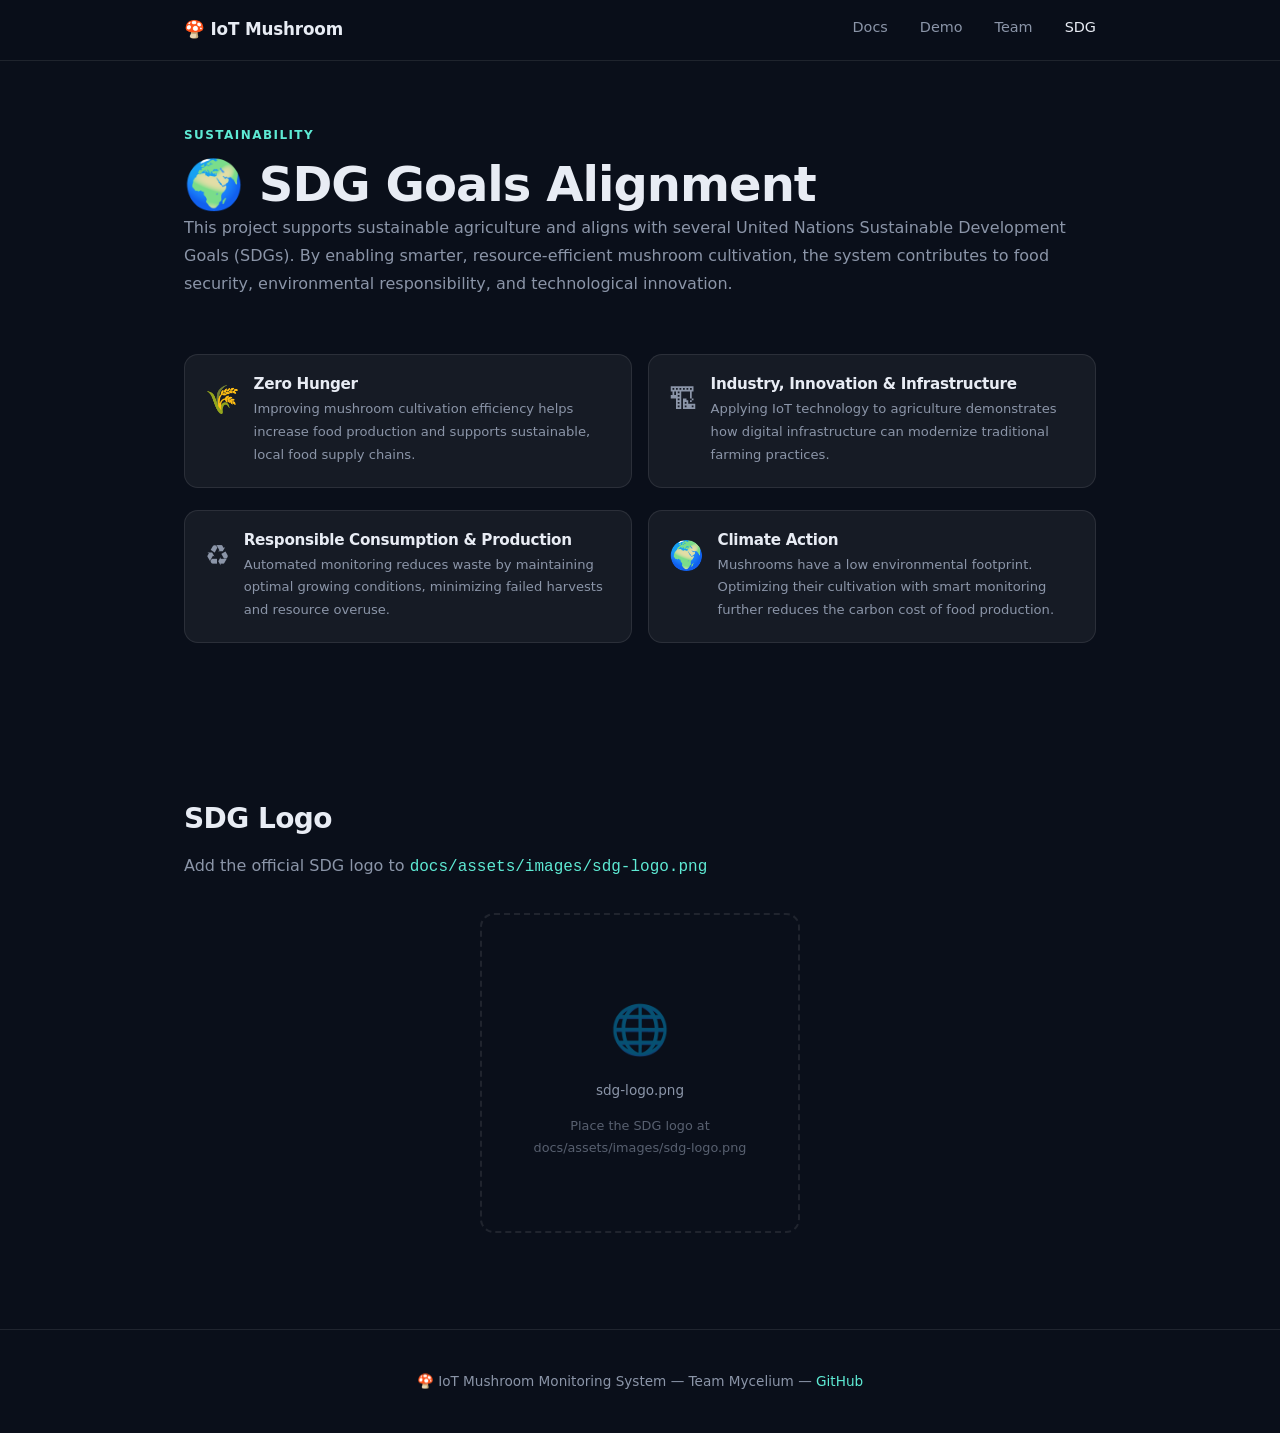
==== docs/sdg.html @ 052f21ed "Add premium HTML/CSS documentation website in docs/ folder Co-authored-by: tanviruman <86592082+tanv" ====
<!DOCTYPE html>
<html lang="en">
<head>
  <meta charset="UTF-8" />
  <meta name="viewport" content="width=device-width, initial-scale=1.0" />
  <title>SDG Goals — IoT Mushroom</title>
  <link rel="stylesheet" href="assets/style.css" />
</head>
<body>

  <!-- ── Navbar ───────────────────────────────────────────── -->
  <header>
    <nav>
      <a class="nav-brand" href="index.html">🍄 IoT Mushroom</a>
      <ul class="nav-links">
        <li><a href="docs.html">Docs</a></li>
        <li><a href="demo.html">Demo</a></li>
        <li><a href="team.html">Team</a></li>
        <li><a href="sdg.html" class="active">SDG</a></li>
      </ul>
    </nav>
  </header>

  <main>
    <div class="container">

      <section style="padding-top:4rem; padding-bottom:1rem;">
        <div class="section-label">Sustainability</div>
        <h1>🌍 SDG Goals Alignment</h1>
        <p>
          This project supports sustainable agriculture and aligns with several United Nations
          Sustainable Development Goals (SDGs). By enabling smarter, resource-efficient mushroom
          cultivation, the system contributes to food security, environmental responsibility,
          and technological innovation.
        </p>
      </section>

      <!-- SDG items -->
      <section style="padding-top:1rem;">
        <ul class="sdg-list">

          <li class="sdg-item">
            <span class="sdg-emoji">🌾</span>
            <div>
              <h4>Zero Hunger</h4>
              <p>
                Improving mushroom cultivation efficiency helps increase food production and
                supports sustainable, local food supply chains.
              </p>
            </div>
          </li>

          <li class="sdg-item">
            <span class="sdg-emoji">🏗</span>
            <div>
              <h4>Industry, Innovation &amp; Infrastructure</h4>
              <p>
                Applying IoT technology to agriculture demonstrates how digital infrastructure
                can modernize traditional farming practices.
              </p>
            </div>
          </li>

          <li class="sdg-item">
            <span class="sdg-emoji">♻</span>
            <div>
              <h4>Responsible Consumption &amp; Production</h4>
              <p>
                Automated monitoring reduces waste by maintaining optimal growing conditions,
                minimizing failed harvests and resource overuse.
              </p>
            </div>
          </li>

          <li class="sdg-item">
            <span class="sdg-emoji">🌍</span>
            <div>
              <h4>Climate Action</h4>
              <p>
                Mushrooms have a low environmental footprint. Optimizing their cultivation with
                smart monitoring further reduces the carbon cost of food production.
              </p>
            </div>
          </li>

        </ul>
      </section>

      <!-- SDG Logo placeholder -->
      <section>
        <h2>SDG Logo</h2>
        <p>
          Add the official SDG logo to
          <code style="color:var(--accent)">docs/assets/images/sdg-logo.png</code>
        </p>
        <img
          src="assets/images/sdg-logo.png"
          alt="UN Sustainable Development Goals"
          style="display:block; max-width:320px; margin:2rem auto; border-radius:12px;"
          onerror="this.style.display='none';this.nextElementSibling.style.display='flex';"
        />
        <div class="sdg-logo-placeholder" style="display:none;">
          <span class="placeholder-icon">🌐</span>
          <span>sdg-logo.png</span>
          <span style="font-size:0.8rem; margin-top:0.25rem; opacity:0.6;">
            Place the SDG logo at docs/assets/images/sdg-logo.png
          </span>
        </div>
      </section>

    </div>
  </main>

  <!-- ── Footer ───────────────────────────────────────────── -->
  <footer>
    <div class="container">
      <p>🍄 IoT Mushroom Monitoring System &mdash; Team Mycelium &mdash;
        <a href="https://github.com/tanviruman/IOT-Mushroom" target="_blank" rel="noopener">GitHub</a>
      </p>
    </div>
  </footer>

</body>
</html>
---- docs/assets/style.css ----
/* ============================================================
   IoT Mushroom — Premium Minimal Stylesheet
   ============================================================ */

/* --- Custom Properties --------------------------------------- */
:root {
  --bg:            #0a0f1a;
  --surface:       rgba(255,255,255,0.05);
  --surface-hover: rgba(255,255,255,0.08);
  --border:        rgba(255,255,255,0.09);
  --border-hover:  rgba(94,234,212,0.35);
  --text:          #e8ecf4;
  --muted:         #8b95a8;
  --accent:        #5eead4;
  --accent-dim:    rgba(94,234,212,0.12);
  --shadow:        0 4px 32px rgba(0,0,0,0.45);
  --radius:        14px;
  --max-w:         960px;
  --transition:    0.25s ease;
}

/* --- Reset & Base ------------------------------------------- */
*, *::before, *::after { box-sizing: border-box; margin: 0; padding: 0; }

html {
  scroll-behavior: smooth;
  font-size: 16px;
}

body {
  background-color: var(--bg);
  color: var(--text);
  font-family: system-ui, -apple-system, 'Segoe UI', Roboto, sans-serif;
  line-height: 1.75;
  -webkit-font-smoothing: antialiased;
}

/* --- Typography --------------------------------------------- */
h1, h2, h3, h4 {
  font-weight: 600;
  letter-spacing: -0.02em;
  line-height: 1.25;
  color: var(--text);
}

h1 { font-size: clamp(2rem, 5vw, 3rem); }
h2 { font-size: clamp(1.35rem, 3vw, 1.75rem); margin-bottom: 1rem; }
h3 { font-size: 1.15rem; margin-bottom: 0.5rem; }

p { color: var(--muted); margin-bottom: 1rem; }
p:last-child { margin-bottom: 0; }

a { color: var(--accent); text-decoration: none; transition: opacity var(--transition); }
a:hover { opacity: 0.75; }

ul, ol { padding-left: 1.5rem; color: var(--muted); }
li { margin-bottom: 0.35rem; }

hr {
  border: none;
  border-top: 1px solid var(--border);
  margin: 3rem 0;
}

/* --- Layout ------------------------------------------------- */
.container {
  max-width: var(--max-w);
  margin: 0 auto;
  padding: 0 1.5rem;
}

section {
  padding: 4rem 0;
}

/* --- Navbar ------------------------------------------------- */
header {
  position: sticky;
  top: 0;
  z-index: 100;
  background: rgba(10,15,26,0.75);
  backdrop-filter: blur(16px);
  -webkit-backdrop-filter: blur(16px);
  border-bottom: 1px solid var(--border);
}

nav {
  max-width: var(--max-w);
  margin: 0 auto;
  padding: 0 1.5rem;
  height: 60px;
  display: flex;
  align-items: center;
  justify-content: space-between;
}

.nav-brand {
  font-weight: 700;
  font-size: 1.05rem;
  color: var(--text);
  letter-spacing: -0.01em;
  text-decoration: none;
}

.nav-links {
  display: flex;
  gap: 2rem;
  list-style: none;
  padding: 0;
  margin: 0;
}

.nav-links a {
  color: var(--muted);
  font-size: 0.9rem;
  font-weight: 500;
  text-decoration: none;
  transition: color var(--transition);
}

.nav-links a:hover,
.nav-links a.active {
  color: var(--text);
  opacity: 1;
}

/* --- Hero --------------------------------------------------- */
.hero {
  padding: 6rem 0 4rem;
  text-align: center;
}

.hero h1 {
  margin-bottom: 1.5rem;
}

.hero .subtitle {
  font-size: 1.05rem;
  max-width: 640px;
  margin: 0 auto 2rem;
}

.badges {
  display: flex;
  flex-wrap: wrap;
  justify-content: center;
  gap: 0.5rem;
  margin-bottom: 2rem;
}

.badges img {
  height: 26px;
}

.cta-group {
  display: flex;
  flex-wrap: wrap;
  gap: 1rem;
  justify-content: center;
  margin-top: 2rem;
}

/* --- Buttons ----------------------------------------------- */
.btn {
  display: inline-block;
  padding: 0.65rem 1.5rem;
  border-radius: 8px;
  font-size: 0.9rem;
  font-weight: 600;
  text-decoration: none;
  transition: transform var(--transition), box-shadow var(--transition), opacity var(--transition);
}

.btn:hover {
  transform: translateY(-2px);
  opacity: 1;
}

.btn-primary {
  background: var(--accent);
  color: #0a0f1a;
}

.btn-primary:hover {
  box-shadow: 0 4px 20px rgba(94,234,212,0.3);
}

.btn-secondary {
  background: var(--surface);
  color: var(--text);
  border: 1px solid var(--border);
}

.btn-secondary:hover {
  border-color: var(--border-hover);
  box-shadow: var(--shadow);
}

/* --- Cards -------------------------------------------------- */
.card {
  background: var(--surface);
  border: 1px solid var(--border);
  border-radius: var(--radius);
  padding: 1.75rem;
  transition: transform var(--transition), border-color var(--transition), box-shadow var(--transition);
}

.card:hover {
  transform: translateY(-4px);
  border-color: var(--border-hover);
  box-shadow: var(--shadow);
}

.card-icon {
  font-size: 2rem;
  margin-bottom: 0.75rem;
  display: block;
}

.card h3 {
  color: var(--text);
  margin-bottom: 0.5rem;
}

.card p {
  font-size: 0.9rem;
}

.card a.card-link {
  display: inline-block;
  margin-top: 1rem;
  font-size: 0.85rem;
  font-weight: 600;
  color: var(--accent);
}

/* --- Grid --------------------------------------------------- */
.grid-3 {
  display: grid;
  grid-template-columns: repeat(3, 1fr);
  gap: 1.25rem;
}

.grid-2 {
  display: grid;
  grid-template-columns: repeat(2, 1fr);
  gap: 1.5rem;
}

/* --- Section heading ---------------------------------------- */
.section-label {
  font-size: 0.75rem;
  font-weight: 700;
  text-transform: uppercase;
  letter-spacing: 0.12em;
  color: var(--accent);
  margin-bottom: 0.5rem;
}

/* --- Tables ------------------------------------------------- */
.table-wrap {
  overflow-x: auto;
  border-radius: var(--radius);
  border: 1px solid var(--border);
  margin: 1.5rem 0;
}

table {
  width: 100%;
  border-collapse: collapse;
  font-size: 0.9rem;
}

thead th {
  background: rgba(255,255,255,0.04);
  color: var(--text);
  font-weight: 600;
  text-align: left;
  padding: 0.85rem 1.25rem;
  border-bottom: 1px solid var(--border);
  white-space: nowrap;
}

tbody td {
  padding: 0.75rem 1.25rem;
  color: var(--muted);
  border-bottom: 1px solid var(--border);
}

tbody tr:last-child td {
  border-bottom: none;
}

tbody tr:hover td {
  background: rgba(255,255,255,0.02);
}

/* --- Gallery ----------------------------------------------- */
.gallery {
  display: grid;
  grid-template-columns: repeat(2, 1fr);
  gap: 1.25rem;
  margin-top: 2rem;
}

figure {
  margin: 0;
  border-radius: var(--radius);
  overflow: hidden;
  border: 1px solid var(--border);
  background: var(--surface);
  transition: transform var(--transition), border-color var(--transition);
}

figure:hover {
  transform: translateY(-4px);
  border-color: var(--border-hover);
}

figure img {
  width: 100%;
  display: block;
  aspect-ratio: 4/3;
  object-fit: cover;
  background: rgba(255,255,255,0.03);
}

figcaption {
  padding: 0.75rem 1rem;
  font-size: 0.85rem;
  color: var(--muted);
  text-align: center;
}

/* --- Placeholder image ------------------------------------- */
.img-placeholder {
  width: 100%;
  aspect-ratio: 4/3;
  display: flex;
  flex-direction: column;
  align-items: center;
  justify-content: center;
  background: repeating-linear-gradient(
    45deg,
    rgba(255,255,255,0.02),
    rgba(255,255,255,0.02) 10px,
    transparent 10px,
    transparent 20px
  );
  color: var(--muted);
  font-size: 0.85rem;
  gap: 0.5rem;
  border-radius: var(--radius) var(--radius) 0 0;
}

.img-placeholder .placeholder-icon {
  font-size: 2.5rem;
  opacity: 0.4;
}

.sdg-logo-placeholder {
  width: 100%;
  max-width: 320px;
  aspect-ratio: 1;
  margin: 2rem auto;
  display: flex;
  flex-direction: column;
  align-items: center;
  justify-content: center;
  border: 2px dashed var(--border);
  border-radius: var(--radius);
  color: var(--muted);
  font-size: 0.85rem;
  gap: 0.5rem;
  text-align: center;
  padding: 2rem;
}

.sdg-logo-placeholder .placeholder-icon {
  font-size: 3rem;
  opacity: 0.4;
}

.team-photo-placeholder {
  width: 100%;
  aspect-ratio: 16/7;
  display: flex;
  flex-direction: column;
  align-items: center;
  justify-content: center;
  border: 2px dashed var(--border);
  border-radius: var(--radius);
  color: var(--muted);
  font-size: 0.85rem;
  gap: 0.5rem;
  text-align: center;
  padding: 2rem;
  background: repeating-linear-gradient(
    45deg,
    rgba(255,255,255,0.02),
    rgba(255,255,255,0.02) 10px,
    transparent 10px,
    transparent 20px
  );
}

.team-photo-placeholder .placeholder-icon {
  font-size: 3rem;
  opacity: 0.4;
}

/* --- Team cards -------------------------------------------- */
.team-grid {
  display: grid;
  grid-template-columns: repeat(3, 1fr);
  gap: 1.25rem;
}

.member-card {
  background: var(--surface);
  border: 1px solid var(--border);
  border-radius: var(--radius);
  padding: 1.75rem 1.25rem;
  text-align: center;
  transition: transform var(--transition), border-color var(--transition), box-shadow var(--transition);
}

.member-card:hover {
  transform: translateY(-4px);
  border-color: var(--border-hover);
  box-shadow: var(--shadow);
}

.avatar {
  width: 64px;
  height: 64px;
  border-radius: 50%;
  background: var(--accent-dim);
  border: 2px solid var(--border-hover);
  display: flex;
  align-items: center;
  justify-content: center;
  font-size: 1.4rem;
  font-weight: 700;
  color: var(--accent);
  margin: 0 auto 1rem;
  letter-spacing: 0;
}

.member-card h3 {
  font-size: 1rem;
  margin-bottom: 0.2rem;
}

.member-card p {
  font-size: 0.8rem;
  margin: 0;
}

/* --- SDG items --------------------------------------------- */
.sdg-list {
  display: grid;
  grid-template-columns: repeat(2, 1fr);
  gap: 1rem;
  margin: 1.5rem 0;
  list-style: none;
  padding: 0;
}

.sdg-item {
  display: flex;
  align-items: flex-start;
  gap: 0.85rem;
  background: var(--surface);
  border: 1px solid var(--border);
  border-radius: var(--radius);
  padding: 1.25rem;
  transition: border-color var(--transition), box-shadow var(--transition);
}

.sdg-item:hover {
  border-color: var(--border-hover);
  box-shadow: var(--shadow);
}

.sdg-item .sdg-emoji {
  font-size: 1.75rem;
  flex-shrink: 0;
}

.sdg-item h4 {
  font-size: 0.95rem;
  margin-bottom: 0.25rem;
}

.sdg-item p {
  font-size: 0.82rem;
  margin: 0;
}

/* --- Docs content ------------------------------------------ */
.docs-section {
  padding: 2.5rem 0;
  border-bottom: 1px solid var(--border);
}

.docs-section:last-of-type {
  border-bottom: none;
}

.docs-section h2 {
  margin-bottom: 1.25rem;
}

.docs-section ul {
  margin-top: 0.5rem;
}

/* --- Footer ------------------------------------------------ */
footer {
  border-top: 1px solid var(--border);
  padding: 2.5rem 0;
  text-align: center;
}

footer p {
  font-size: 0.85rem;
  margin: 0;
}

/* --- Accent text ------------------------------------------- */
.accent { color: var(--accent); }

/* --- Responsive -------------------------------------------- */
@media (max-width: 768px) {
  .grid-3  { grid-template-columns: 1fr; }
  .grid-2  { grid-template-columns: 1fr; }
  .team-grid { grid-template-columns: repeat(2, 1fr); }
  .gallery { grid-template-columns: 1fr; }
  .sdg-list { grid-template-columns: 1fr; }

  .nav-links {
    gap: 1.25rem;
  }

  .hero {
    padding: 4rem 0 3rem;
  }

  section {
    padding: 3rem 0;
  }
}

@media (max-width: 480px) {
  .team-grid { grid-template-columns: 1fr; }
  .nav-links { gap: 1rem; }
  .cta-group { flex-direction: column; align-items: center; }
}

/* --- Print ------------------------------------------------- */
@media print {
  header, .cta-group { display: none; }
  body { background: white; color: #111; }
  .card, .member-card { border: 1px solid #ddd; }
}
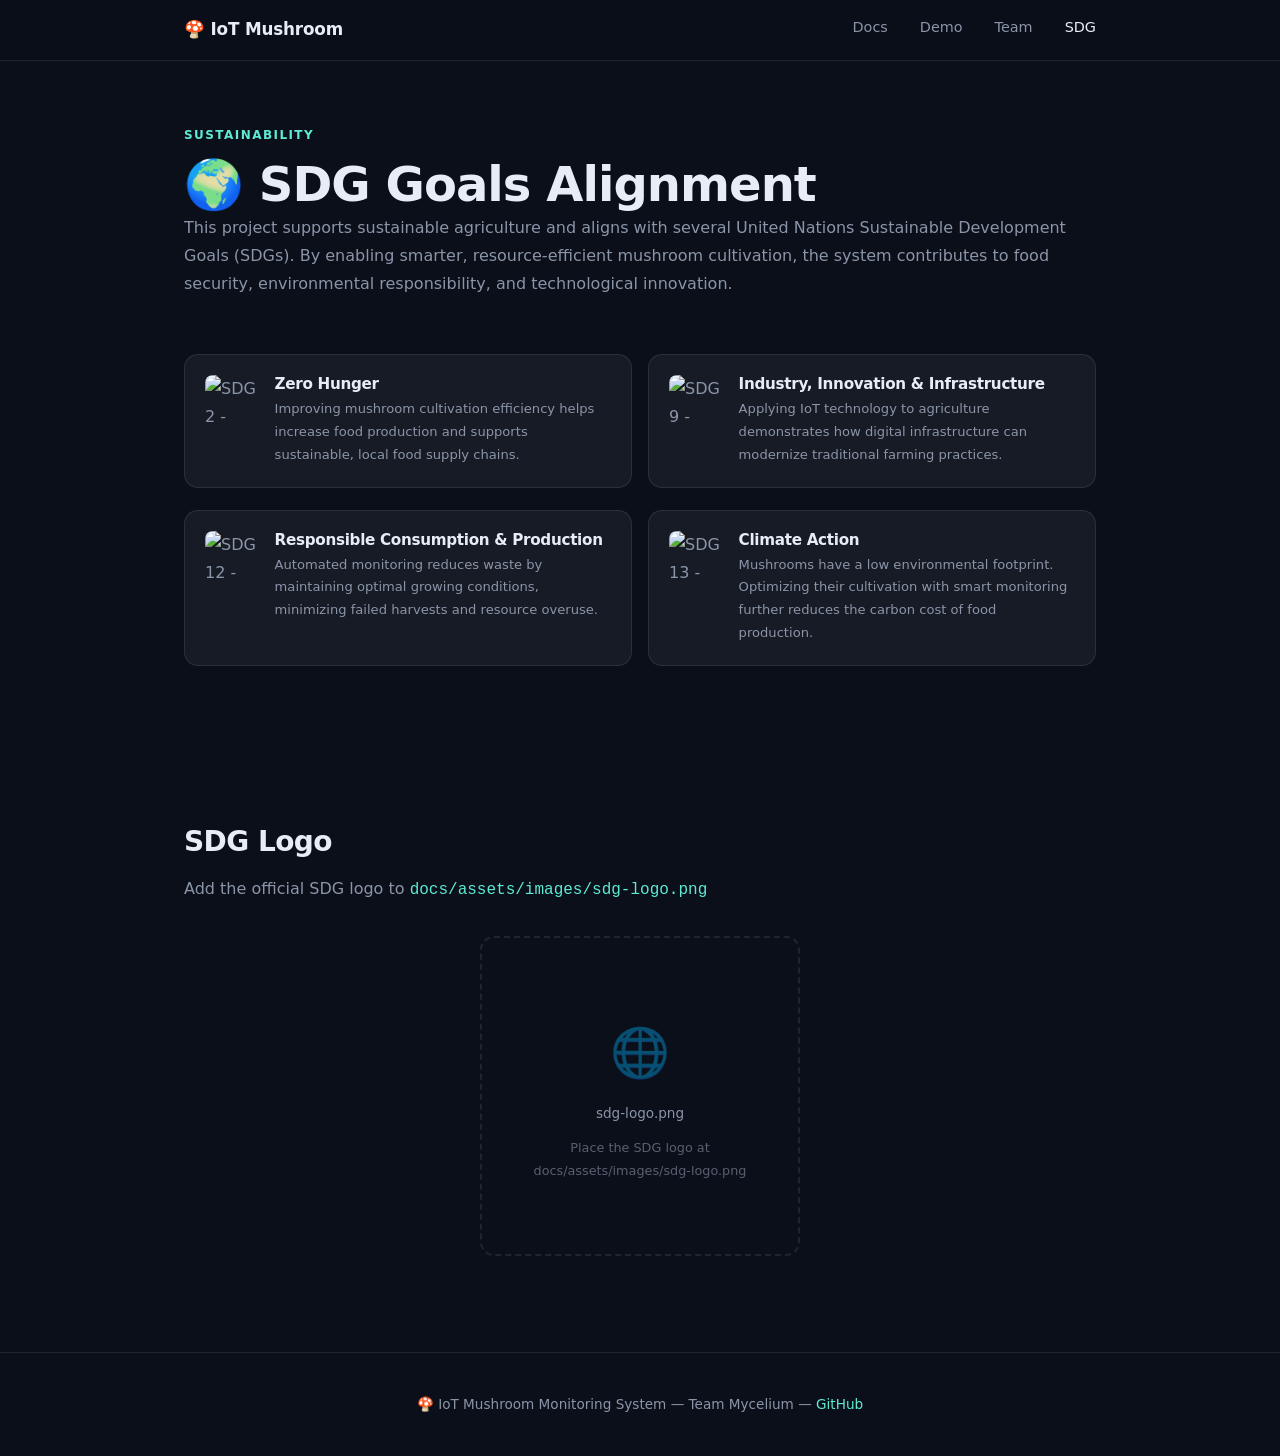
==== commit 88be3483: "Make team cards bigger and replace SDG emojis with official UN SDG logo images Co-authored-by: tanvi" ====
--- a/docs/sdg.html
+++ b/docs/sdg.html
@@ -40,7 +40,7 @@
         <ul class="sdg-list">
 
           <li class="sdg-item">
-            <span class="sdg-emoji">🌾</span>
+            <img class="sdg-logo" src="https://sdgs.un.org/sites/default/files/goals/E_SDG_Icons-02.jpg" alt="SDG 2 - Zero Hunger" loading="lazy" />
             <div>
               <h4>Zero Hunger</h4>
               <p>
@@ -51,7 +51,7 @@
           </li>
 
           <li class="sdg-item">
-            <span class="sdg-emoji">🏗</span>
+            <img class="sdg-logo" src="https://sdgs.un.org/sites/default/files/goals/E_SDG_Icons-09.jpg" alt="SDG 9 - Industry, Innovation and Infrastructure" loading="lazy" />
             <div>
               <h4>Industry, Innovation &amp; Infrastructure</h4>
               <p>
@@ -62,7 +62,7 @@
           </li>
 
           <li class="sdg-item">
-            <span class="sdg-emoji">♻</span>
+            <img class="sdg-logo" src="https://sdgs.un.org/sites/default/files/goals/E_SDG_Icons-12.jpg" alt="SDG 12 - Responsible Consumption and Production" loading="lazy" />
             <div>
               <h4>Responsible Consumption &amp; Production</h4>
               <p>
@@ -73,7 +73,7 @@
           </li>
 
           <li class="sdg-item">
-            <span class="sdg-emoji">🌍</span>
+            <img class="sdg-logo" src="https://sdgs.un.org/sites/default/files/goals/E_SDG_Icons-13.jpg" alt="SDG 13 - Climate Action" loading="lazy" />
             <div>
               <h4>Climate Action</h4>
               <p>
--- a/docs/assets/style.css
+++ b/docs/assets/style.css
@@ -383,7 +383,8 @@
 
 .team-photo-placeholder {
   width: 100%;
-  aspect-ratio: 16/7;
+  aspect-ratio: 16/9;
+  min-height: 500px;
   display: flex;
   flex-direction: column;
   align-items: center;
@@ -412,15 +413,15 @@
 /* --- Team cards -------------------------------------------- */
 .team-grid {
   display: grid;
-  grid-template-columns: repeat(3, 1fr);
-  gap: 1.25rem;
+  grid-template-columns: repeat(2, 1fr);
+  gap: 1.75rem;
 }
 
 .member-card {
   background: var(--surface);
   border: 1px solid var(--border);
   border-radius: var(--radius);
-  padding: 1.75rem 1.25rem;
+  padding: 2.75rem 2rem;
   text-align: center;
   transition: transform var(--transition), border-color var(--transition), box-shadow var(--transition);
 }
@@ -432,28 +433,28 @@
 }
 
 .avatar {
-  width: 64px;
-  height: 64px;
+  width: 110px;
+  height: 110px;
   border-radius: 50%;
   background: var(--accent-dim);
-  border: 2px solid var(--border-hover);
+  border: 3px solid var(--border-hover);
   display: flex;
   align-items: center;
   justify-content: center;
-  font-size: 1.4rem;
+  font-size: 2.2rem;
   font-weight: 700;
   color: var(--accent);
-  margin: 0 auto 1rem;
+  margin: 0 auto 1.5rem;
   letter-spacing: 0;
 }
 
 .member-card h3 {
-  font-size: 1rem;
-  margin-bottom: 0.2rem;
+  font-size: 1.25rem;
+  margin-bottom: 0.4rem;
 }
 
 .member-card p {
-  font-size: 0.8rem;
+  font-size: 0.9rem;
   margin: 0;
 }
 
@@ -488,6 +489,14 @@
   flex-shrink: 0;
 }
 
+.sdg-item .sdg-logo {
+  width: 56px;
+  height: 56px;
+  border-radius: 8px;
+  object-fit: cover;
+  flex-shrink: 0;
+}
+
 .sdg-item h4 {
   font-size: 0.95rem;
   margin-bottom: 0.25rem;
@@ -550,6 +559,16 @@
   section {
     padding: 3rem 0;
   }
+
+  .avatar {
+    width: 90px;
+    height: 90px;
+    font-size: 1.8rem;
+  }
+
+  .team-photo-placeholder {
+    min-height: 300px;
+  }
 }
 
 @media (max-width: 480px) {
@@ -563,4 +582,4 @@
   header, .cta-group { display: none; }
   body { background: white; color: #111; }
   .card, .member-card { border: 1px solid #ddd; }
-}
+}
